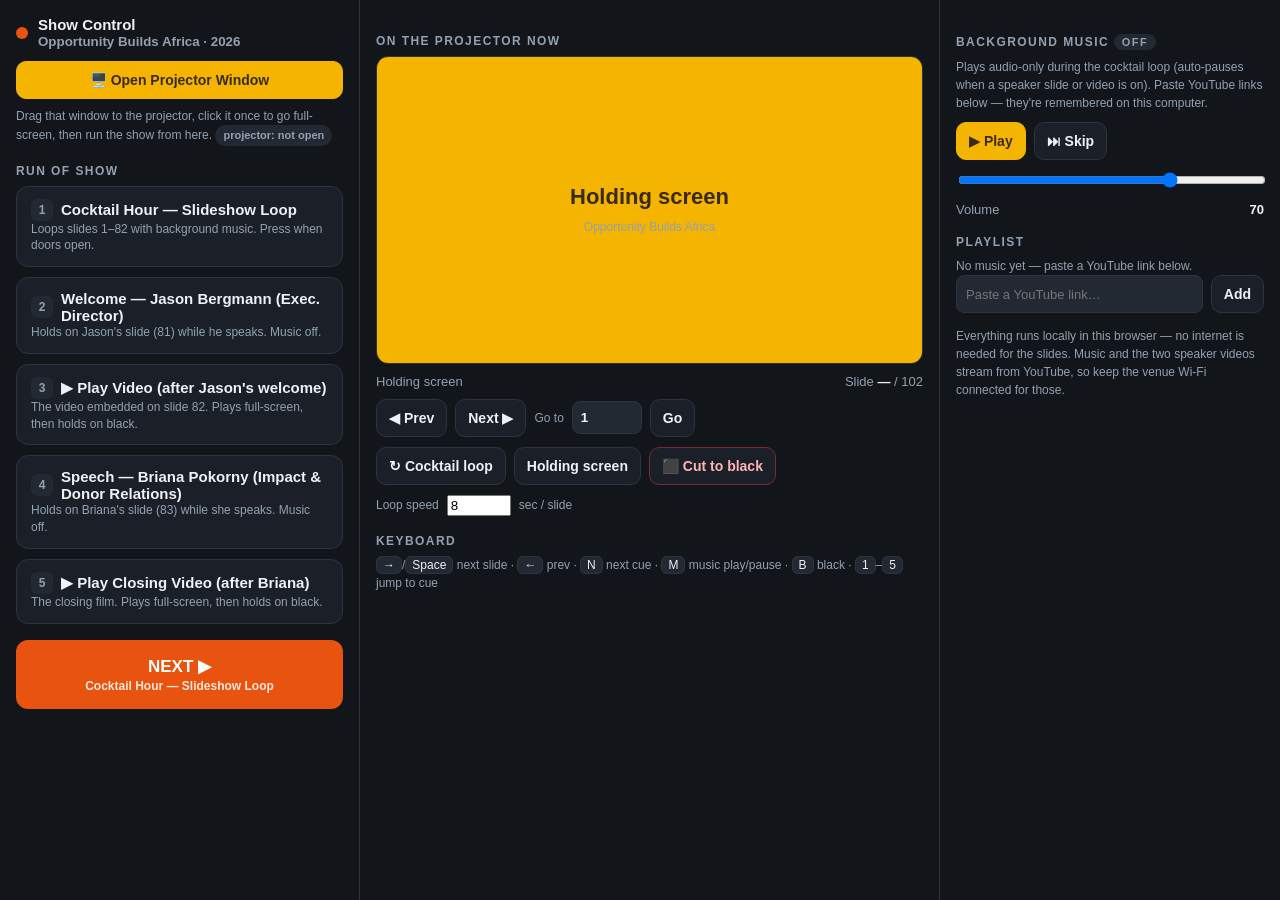
==== index.html @ 9b73d388 "feat: OBA 2026 fundraiser show-control site Operator console + full-screen projector window for the " ====
<!doctype html>
<html lang="en">
<head>
  <meta charset="utf-8" />
  <meta name="viewport" content="width=device-width, initial-scale=1" />
  <title>OBA 2026 — Operator Console</title>
  <link rel="stylesheet" href="assets/app.css" />
</head>
<body>
  <div class="console">
    <!-- ============ LEFT: run of show ============ -->
    <div class="col">
      <div class="brandbar">
        <span class="dot"></span>
        <div><b>Show Control</b><small>Opportunity Builds Africa · 2026</small></div>
      </div>

      <button class="btn primary wide" id="openShow">🖥️ Open Projector Window</button>
      <div class="note" style="margin:8px 0 4px">
        Drag that window to the projector, click it once to go full-screen, then run the show from here.
        <span id="showState" class="pill off">projector: not open</span>
      </div>

      <h2 class="sec">Run of Show</h2>
      <div id="cueList"></div>
      <button class="big-next" id="nextCue">NEXT ▶ <small id="nextLabel"></small></button>
    </div>

    <!-- ============ CENTER: preview + transport ============ -->
    <div class="col">
      <h2 class="sec">On the Projector Now</h2>
      <div class="preview">
        <img id="pvImg" alt="" />
        <div class="tag" id="pvTag"><b id="pvTagB"></b><span id="pvTagS" class="note"></span></div>
      </div>
      <div class="statusline">
        <span id="modeLabel">Holding screen</span>
        <span>Slide <b id="slideNo">—</b> / <span id="slideTotal"></span></span>
      </div>

      <div class="transport">
        <button class="btn" id="prev">◀ Prev</button>
        <button class="btn" id="next">Next ▶</button>
        <span class="jump row"><label class="tiny">Go to</label>
          <input id="jump" type="number" min="1" value="1" /></span>
        <button class="btn" id="jumpGo">Go</button>
      </div>

      <div class="row mt">
        <button class="btn" id="resumeLoop">↻ Cocktail loop</button>
        <button class="btn" id="holdingBtn">Holding screen</button>
        <button class="btn danger" id="blackBtn">⬛ Cut to black</button>
      </div>

      <div class="row mt">
        <label class="tiny">Loop speed</label>
        <input id="loopSec" type="number" min="2" max="60" style="width:64px" class="jump" />
        <label class="tiny">sec / slide</label>
      </div>

      <h2 class="sec">Keyboard</h2>
      <div class="note">
        <span class="kbd">→</span>/<span class="kbd">Space</span> next slide ·
        <span class="kbd">←</span> prev ·
        <span class="kbd">N</span> next cue ·
        <span class="kbd">M</span> music play/pause ·
        <span class="kbd">B</span> black ·
        <span class="kbd">1</span>–<span class="kbd">5</span> jump to cue
      </div>
    </div>

    <!-- ============ RIGHT: music ============ -->
    <div class="col">
      <h2 class="sec">Background Music <span id="musicPill" class="pill off">off</span></h2>
      <div class="note" style="margin-bottom:10px">Plays audio-only during the cocktail loop (auto-pauses when a
        speaker slide or video is on). Paste YouTube links below — they're remembered on this computer.</div>

      <div class="row" style="margin-bottom:10px">
        <button class="btn primary" id="musicToggle">▶ Play</button>
        <button class="btn" id="musicNext">⏭ Skip</button>
      </div>
      <input class="vol" id="vol" type="range" min="0" max="100" value="70" />
      <div class="statusline"><span>Volume</span><b id="volVal">70</b></div>

      <h2 class="sec">Playlist</h2>
      <div id="tracks"></div>
      <div class="addrow">
        <input id="addUrl" placeholder="Paste a YouTube link…" />
        <button class="btn" id="addBtn">Add</button>
      </div>
      <div class="note" style="margin-top:14px">
        Everything runs locally in this browser — no internet is needed for the slides. Music and the two
        speaker videos stream from YouTube, so keep the venue Wi-Fi connected for those.
      </div>
    </div>
  </div>

  <div id="ytmusic" class="hidden-player"></div>

  <script src="config.js"></script>
  <script src="assets/bus.js"></script>
  <script src="assets/console.js"></script>
  <script src="https://www.youtube.com/iframe_api"></script>
</body>
</html>
---- assets/app.css ----
/* ===== Opportunity Builds Africa — Show Control ============================ */
:root {
  --amber: #f4b400;     /* OBA gold */
  --orange: #e8540f;    /* OBA orange */
  --brown: #3a2a1c;     /* OBA brown */
  --bg: #12161b;        /* console background (dark = kind on the eyes in a dark room) */
  --panel: #1b2028;
  --panel2: #222933;
  --line: #2c343f;
  --ink: #eef2f6;
  --muted: #93a1b0;
  --good: #35c07a;
  --font: -apple-system, BlinkMacSystemFont, "Segoe UI", Roboto, Helvetica, Arial, sans-serif;
}
* { box-sizing: border-box; }
html, body { margin: 0; height: 100%; }
body { font-family: var(--font); background: var(--bg); color: var(--ink); }

/* ===== Projector / Show window =========================================== */
body.show { background: #000; overflow: hidden; cursor: none; }
.show-stage { position: fixed; inset: 0; background: #000; }
.show-stage img.slide {
  position: absolute; inset: 0; width: 100%; height: 100%; object-fit: contain; background: #000;
}
.show-stage .videowrap { position: absolute; inset: 0; background: #000; }
.show-stage .videowrap iframe { width: 100%; height: 100%; border: 0; }
.holding {
  position: absolute; inset: 0; display: none; flex-direction: column; gap: 2vh;
  align-items: center; justify-content: center; text-align: center;
  background: radial-gradient(120% 120% at 50% 30%, #ffd24d 0%, var(--amber) 55%, #d99a00 100%);
  color: var(--brown);
}
.holding img { width: min(42vw, 460px); height: auto; }
.holding h1 { font-size: clamp(28px, 6vw, 84px); margin: 0; font-weight: 900; letter-spacing: -0.5px; }
.holding p { font-size: clamp(16px, 2.6vw, 34px); margin: 0; font-weight: 700; opacity: 0.85; }
.black { position: absolute; inset: 0; background: #000; display: none; }

#unlock {
  position: fixed; inset: 0; z-index: 50; display: flex; flex-direction: column;
  align-items: center; justify-content: center; gap: 18px; text-align: center;
  background: #0b0e12; color: var(--ink); cursor: pointer;
}
#unlock .oba { color: var(--amber); font-weight: 900; font-size: clamp(24px, 4vw, 44px); }
#unlock .big { font-size: clamp(20px, 3vw, 30px); font-weight: 800; }
#unlock .sub { color: var(--muted); max-width: 620px; line-height: 1.5; padding: 0 20px; }
#unlock .key { color: var(--amber); font-weight: 800; }

/* ===== Operator Console ================================================== */
.console { display: grid; grid-template-columns: 360px 1fr 340px; height: 100vh; }
@media (max-width: 1100px) { .console { grid-template-columns: 1fr; height: auto; } }

.col { padding: 16px; overflow-y: auto; border-right: 1px solid var(--line); }
.col:last-child { border-right: 0; }
.brandbar { display: flex; align-items: center; gap: 10px; margin-bottom: 12px; }
.brandbar .dot { width: 12px; height: 12px; border-radius: 50%; background: var(--orange); }
.brandbar b { font-size: 15px; }
.brandbar small { color: var(--muted); display: block; font-weight: 600; }

h2.sec { font-size: 12px; text-transform: uppercase; letter-spacing: 0.12em; color: var(--muted);
  margin: 18px 0 8px; }

/* run-of-show cue buttons */
.cue { display: block; width: 100%; text-align: left; border: 1px solid var(--line);
  background: var(--panel); color: var(--ink); border-radius: 12px; padding: 12px 14px;
  margin-bottom: 10px; cursor: pointer; transition: 0.12s; }
.cue:hover { border-color: var(--amber); }
.cue .lab { font-weight: 800; font-size: 15px; display: flex; align-items: center; gap: 8px; }
.cue .num { display: inline-flex; width: 22px; height: 22px; border-radius: 6px; background: var(--panel2);
  align-items: center; justify-content: center; font-size: 12px; color: var(--muted); flex: none; }
.cue .hint { color: var(--muted); font-size: 12px; margin-top: 4px; line-height: 1.4; }
.cue.active { border-color: var(--orange); background: linear-gradient(180deg, rgba(232,84,15,0.18), var(--panel)); box-shadow: 0 0 0 2px rgba(232,84,15,0.25) inset; }
.cue.active .num { background: var(--orange); color: #fff; }

.big-next { width: 100%; padding: 16px; border: 0; border-radius: 12px; background: var(--orange);
  color: #fff; font-weight: 900; font-size: 17px; cursor: pointer; margin-top: 6px; }
.big-next:hover { filter: brightness(1.08); }
.big-next small { display: block; font-weight: 700; opacity: 0.85; font-size: 12px; margin-top: 2px; }

/* preview mirror */
.preview { background: #000; border: 1px solid var(--line); border-radius: 12px; overflow: hidden;
  aspect-ratio: 16 / 9; position: relative; }
.preview img { position: absolute; inset: 0; width: 100%; height: 100%; object-fit: contain; }
.preview .tag { position: absolute; inset: 0; display: none; flex-direction: column; gap: 8px;
  align-items: center; justify-content: center; color: #fff; text-align: center; }
.preview .tag.amber { background: var(--amber); color: var(--brown); }
.preview .tag b { font-size: 22px; }
.statusline { display: flex; justify-content: space-between; align-items: center; margin: 10px 0 2px;
  color: var(--muted); font-size: 13px; }
.statusline b { color: var(--ink); }

.transport { display: flex; gap: 8px; align-items: center; margin-top: 10px; }
.btn { border: 1px solid var(--line); background: var(--panel); color: var(--ink); border-radius: 10px;
  padding: 10px 12px; cursor: pointer; font-weight: 700; font-size: 14px; }
.btn:hover { border-color: var(--amber); }
.btn.primary { background: var(--amber); color: var(--brown); border-color: var(--amber); }
.btn.ghost { background: transparent; }
.btn.wide { width: 100%; }
.btn.danger { border-color: #7a2b2b; color: #ffb4b4; }
.row { display: flex; gap: 8px; align-items: center; flex-wrap: wrap; }
.row.mt { margin-top: 10px; }
.jump input { width: 70px; background: var(--panel2); border: 1px solid var(--line); color: var(--ink);
  border-radius: 8px; padding: 8px; font-weight: 700; }
label.tiny { color: var(--muted); font-size: 12px; }

/* music panel */
.track { display: flex; gap: 8px; align-items: center; padding: 8px 10px; border: 1px solid var(--line);
  border-radius: 10px; margin-bottom: 8px; background: var(--panel); }
.track .t { flex: 1; min-width: 0; overflow: hidden; text-overflow: ellipsis; white-space: nowrap; font-size: 13px; }
.track .t.playing { color: var(--amber); font-weight: 800; }
.track .x { color: var(--muted); cursor: pointer; border: 0; background: none; font-size: 16px; }
.addrow { display: flex; gap: 8px; }
.addrow input { flex: 1; background: var(--panel2); border: 1px solid var(--line); color: var(--ink);
  border-radius: 8px; padding: 9px; font-size: 13px; }
.vol { width: 100%; }
.hidden-player { position: fixed; width: 1px; height: 1px; left: -9999px; top: -9999px; opacity: 0; }
.note { color: var(--muted); font-size: 12px; line-height: 1.5; }
.kbd { background: var(--panel2); border: 1px solid var(--line); border-radius: 6px; padding: 1px 6px;
  font-size: 12px; color: var(--ink); }
.pill { display: inline-block; padding: 2px 8px; border-radius: 999px; font-size: 11px; font-weight: 800; }
.pill.live { background: var(--orange); color: #fff; }
.pill.off { background: var(--panel2); color: var(--muted); }
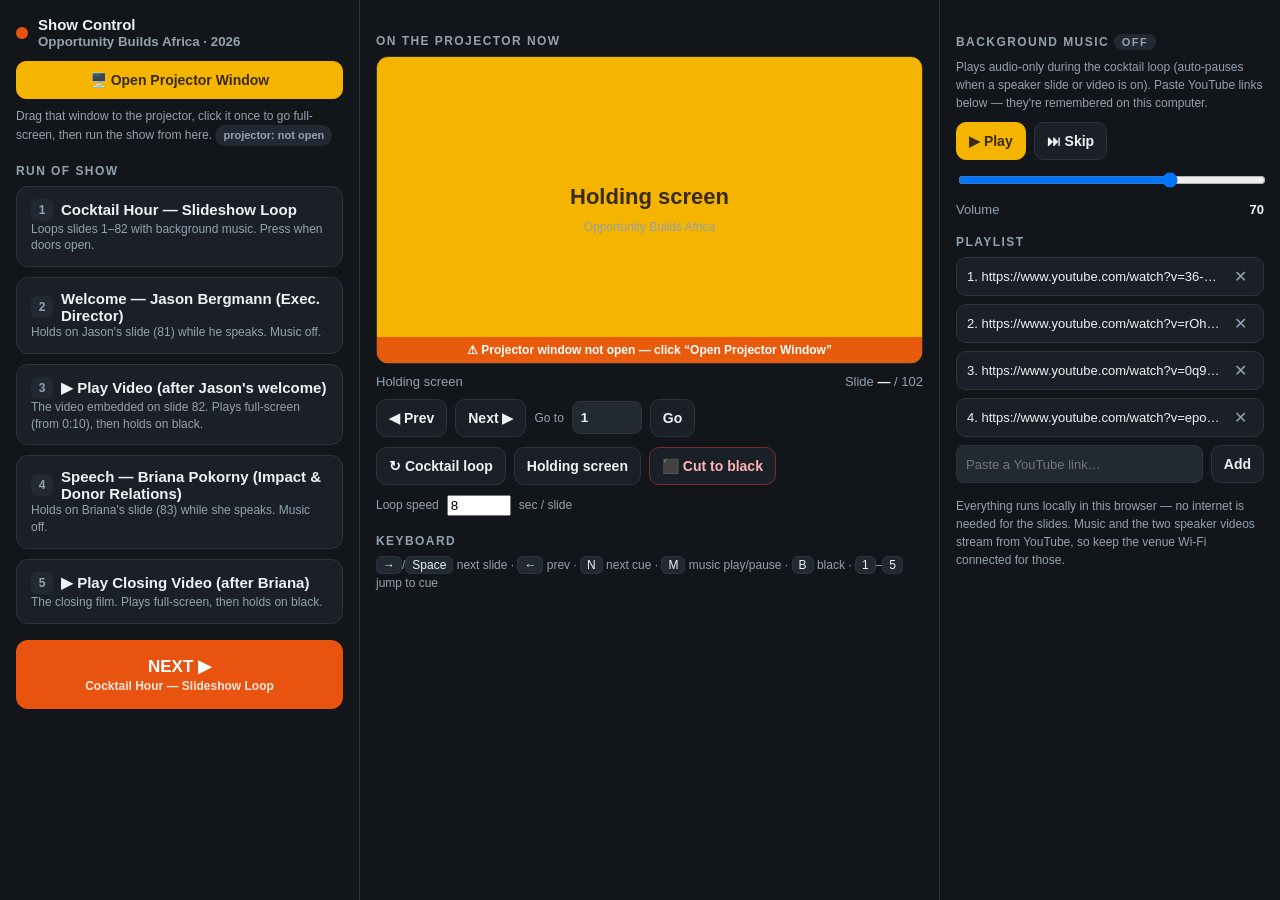
==== commit ccfd2293: "fix: reliable video playback + varied music + operator confidence - Video cues support a start time " ====
--- a/index.html
+++ b/index.html
@@ -31,7 +31,10 @@
       <h2 class="sec">On the Projector Now</h2>
       <div class="preview">
         <img id="pvImg" alt="" />
+        <div id="pvVideo" class="pvvideo"><div id="pvyt"></div></div>
         <div class="tag" id="pvTag"><b id="pvTagB"></b><span id="pvTagS" class="note"></span></div>
+        <div id="projWarn" class="projwarn">⚠ Projector window not open — click “Open Projector Window”</div>
+        <div id="muteHint" class="mutehint">muted preview · sound plays on the projector</div>
       </div>
       <div class="statusline">
         <span id="modeLabel">Holding screen</span>
--- a/assets/app.css
+++ b/assets/app.css
@@ -80,6 +80,12 @@
 .preview { background: #000; border: 1px solid var(--line); border-radius: 12px; overflow: hidden;
   aspect-ratio: 16 / 9; position: relative; }
 .preview img { position: absolute; inset: 0; width: 100%; height: 100%; object-fit: contain; }
+.preview .pvvideo { position: absolute; inset: 0; display: none; background: #000; }
+.preview .pvvideo iframe { width: 100%; height: 100%; border: 0; }
+.preview .projwarn { position: absolute; left: 0; right: 0; bottom: 0; display: none; text-align: center;
+  background: rgba(232,84,15,0.92); color: #fff; font-weight: 800; font-size: 12px; padding: 6px 8px; }
+.preview .mutehint { position: absolute; right: 8px; top: 8px; display: none; background: rgba(0,0,0,0.6);
+  color: #fff; font-size: 11px; font-weight: 700; padding: 3px 8px; border-radius: 999px; }
 .preview .tag { position: absolute; inset: 0; display: none; flex-direction: column; gap: 8px;
   align-items: center; justify-content: center; color: #fff; text-align: center; }
 .preview .tag.amber { background: var(--amber); color: var(--brown); }
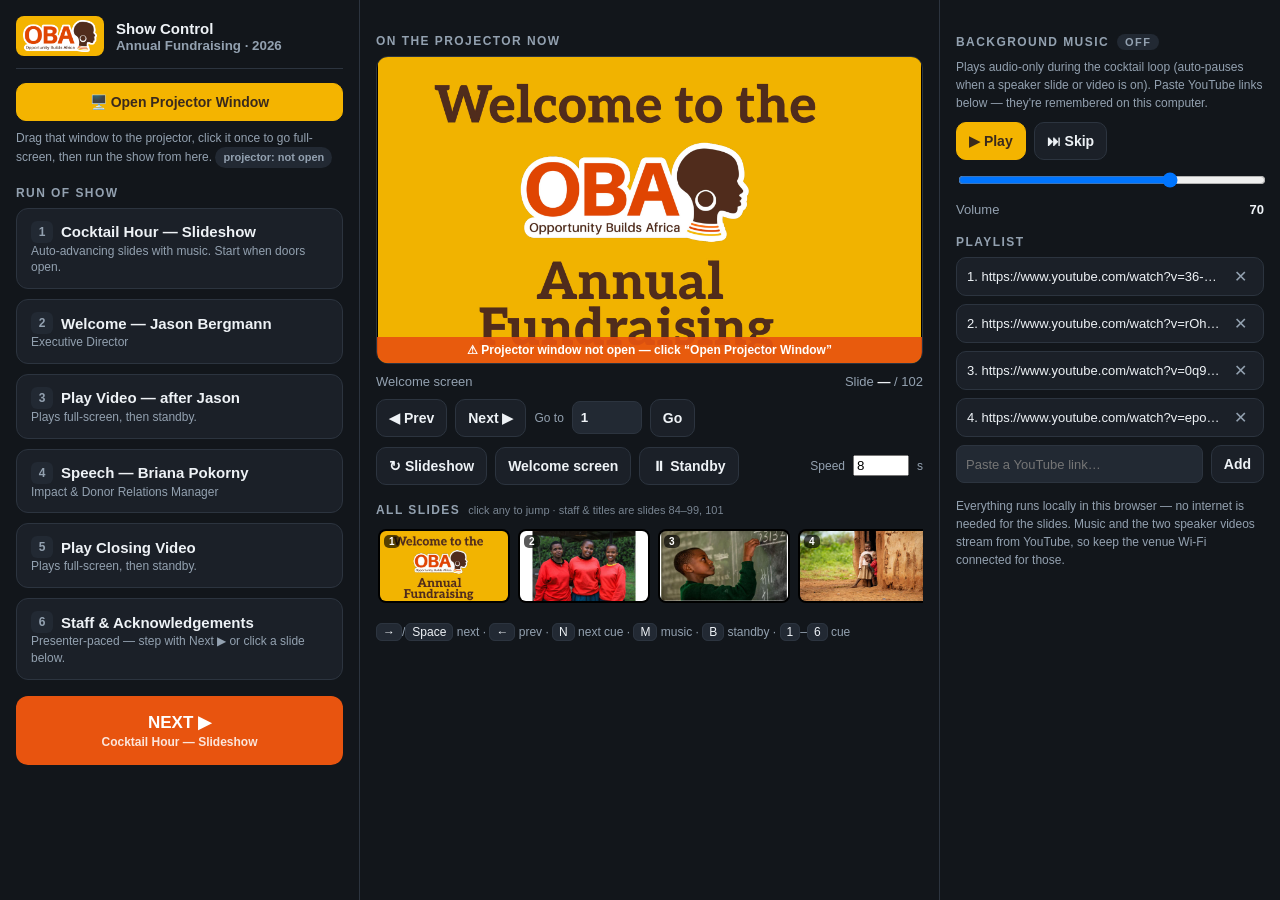
==== commit ad3bed05: "feat: branded holding/standby, OBA logo, slide filmstrip, all-slides loop, cleaner UI - Holding scre" ====
--- a/index.html
+++ b/index.html
@@ -4,6 +4,7 @@
   <meta charset="utf-8" />
   <meta name="viewport" content="width=device-width, initial-scale=1" />
   <title>OBA 2026 — Operator Console</title>
+  <link rel="icon" href="assets/favicon.png" />
   <link rel="stylesheet" href="assets/app.css" />
 </head>
 <body>
@@ -11,8 +12,8 @@
     <!-- ============ LEFT: run of show ============ -->
     <div class="col">
       <div class="brandbar">
-        <span class="dot"></span>
-        <div><b>Show Control</b><small>Opportunity Builds Africa · 2026</small></div>
+        <img class="brandlogo" src="assets/oba-logo.png" alt="Opportunity Builds Africa" />
+        <div><b>Show Control</b><small>Annual Fundraising · 2026</small></div>
       </div>
 
       <button class="btn primary wide" id="openShow">🖥️ Open Projector Window</button>
@@ -32,7 +33,6 @@
       <div class="preview">
         <img id="pvImg" alt="" />
         <div id="pvVideo" class="pvvideo"><div id="pvyt"></div></div>
-        <div class="tag" id="pvTag"><b id="pvTagB"></b><span id="pvTagS" class="note"></span></div>
         <div id="projWarn" class="projwarn">⚠ Projector window not open — click “Open Projector Window”</div>
         <div id="muteHint" class="mutehint">muted preview · sound plays on the projector</div>
       </div>
@@ -50,25 +50,25 @@
       </div>
 
       <div class="row mt">
-        <button class="btn" id="resumeLoop">↻ Cocktail loop</button>
-        <button class="btn" id="holdingBtn">Holding screen</button>
-        <button class="btn danger" id="blackBtn">⬛ Cut to black</button>
+        <button class="btn" id="resumeLoop">↻ Slideshow</button>
+        <button class="btn" id="holdingBtn">Welcome screen</button>
+        <button class="btn" id="blackBtn">⏸ Standby</button>
+        <span class="grow"></span>
+        <label class="tiny">Speed</label>
+        <input id="loopSec" type="number" min="2" max="60" class="jump" style="width:56px" />
+        <label class="tiny">s</label>
       </div>
 
-      <div class="row mt">
-        <label class="tiny">Loop speed</label>
-        <input id="loopSec" type="number" min="2" max="60" style="width:64px" class="jump" />
-        <label class="tiny">sec / slide</label>
-      </div>
+      <h2 class="sec">All Slides <span class="secnote">click any to jump · staff &amp; titles are slides 84–99, 101</span></h2>
+      <div id="film" class="film"></div>
 
-      <h2 class="sec">Keyboard</h2>
-      <div class="note">
-        <span class="kbd">→</span>/<span class="kbd">Space</span> next slide ·
+      <div class="note" style="margin-top:10px">
+        <span class="kbd">→</span>/<span class="kbd">Space</span> next ·
         <span class="kbd">←</span> prev ·
         <span class="kbd">N</span> next cue ·
-        <span class="kbd">M</span> music play/pause ·
-        <span class="kbd">B</span> black ·
-        <span class="kbd">1</span>–<span class="kbd">5</span> jump to cue
+        <span class="kbd">M</span> music ·
+        <span class="kbd">B</span> standby ·
+        <span class="kbd">1</span>–<span class="kbd">6</span> cue
       </div>
     </div>
 
--- a/assets/app.css
+++ b/assets/app.css
@@ -24,16 +24,13 @@
 }
 .show-stage .videowrap { position: absolute; inset: 0; background: #000; }
 .show-stage .videowrap iframe { width: 100%; height: 100%; border: 0; }
-.holding {
-  position: absolute; inset: 0; display: none; flex-direction: column; gap: 2vh;
-  align-items: center; justify-content: center; text-align: center;
-  background: radial-gradient(120% 120% at 50% 30%, #ffd24d 0%, var(--amber) 55%, #d99a00 100%);
-  color: var(--brown);
+/* Branded standby (shown after videos / when the operator hits Standby) — the OBA logo on a
+   deep, warm-dark background. Reads as intentional on the projector, not a dead black screen. */
+.standby {
+  position: absolute; inset: 0; display: none; align-items: center; justify-content: center;
+  background: radial-gradient(120% 120% at 50% 45%, #2a2118 0%, #14100b 60%, #000 100%);
 }
-.holding img { width: min(42vw, 460px); height: auto; }
-.holding h1 { font-size: clamp(28px, 6vw, 84px); margin: 0; font-weight: 900; letter-spacing: -0.5px; }
-.holding p { font-size: clamp(16px, 2.6vw, 34px); margin: 0; font-weight: 700; opacity: 0.85; }
-.black { position: absolute; inset: 0; background: #000; display: none; }
+.standby img { width: min(52vw, 720px); height: auto; filter: drop-shadow(0 8px 40px rgba(0,0,0,0.5)); }
 
 #unlock {
   position: fixed; inset: 0; z-index: 50; display: flex; flex-direction: column;
@@ -51,13 +48,30 @@
 
 .col { padding: 16px; overflow-y: auto; border-right: 1px solid var(--line); }
 .col:last-child { border-right: 0; }
-.brandbar { display: flex; align-items: center; gap: 10px; margin-bottom: 12px; }
+.brandbar { display: flex; align-items: center; gap: 12px; margin-bottom: 14px;
+  padding-bottom: 12px; border-bottom: 1px solid var(--line); }
 .brandbar .dot { width: 12px; height: 12px; border-radius: 50%; background: var(--orange); }
+.brandbar .brandlogo { height: 40px; width: auto; background: var(--amber); border-radius: 8px; padding: 4px 7px; }
 .brandbar b { font-size: 15px; }
 .brandbar small { color: var(--muted); display: block; font-weight: 600; }
 
 h2.sec { font-size: 12px; text-transform: uppercase; letter-spacing: 0.12em; color: var(--muted);
-  margin: 18px 0 8px; }
+  margin: 18px 0 8px; display: flex; align-items: baseline; gap: 8px; }
+h2.sec .secnote { text-transform: none; letter-spacing: 0; font-size: 11px; color: var(--muted); opacity: 0.8; font-weight: 500; }
+.grow { flex: 1; }
+
+/* filmstrip */
+.film { display: grid; grid-auto-flow: column; grid-auto-columns: 132px; gap: 8px; overflow-x: auto;
+  padding: 4px 2px 10px; scroll-behavior: smooth; }
+.film .thumb { position: relative; padding: 0; border: 2px solid transparent; border-radius: 8px;
+  overflow: hidden; cursor: pointer; background: #000; aspect-ratio: 16 / 9; }
+.film .thumb img { width: 100%; height: 100%; object-fit: cover; display: block; }
+.film .thumb span { position: absolute; left: 4px; top: 4px; background: rgba(0,0,0,0.65); color: #fff;
+  font-size: 10px; font-weight: 800; padding: 1px 5px; border-radius: 5px; }
+.film .thumb:hover { border-color: var(--amber); }
+.film .thumb.on { border-color: var(--orange); box-shadow: 0 0 0 2px rgba(232,84,15,0.4); }
+.film::-webkit-scrollbar { height: 8px; }
+.film::-webkit-scrollbar-thumb { background: var(--line); border-radius: 8px; }
 
 /* run-of-show cue buttons */
 .cue { display: block; width: 100%; text-align: left; border: 1px solid var(--line);
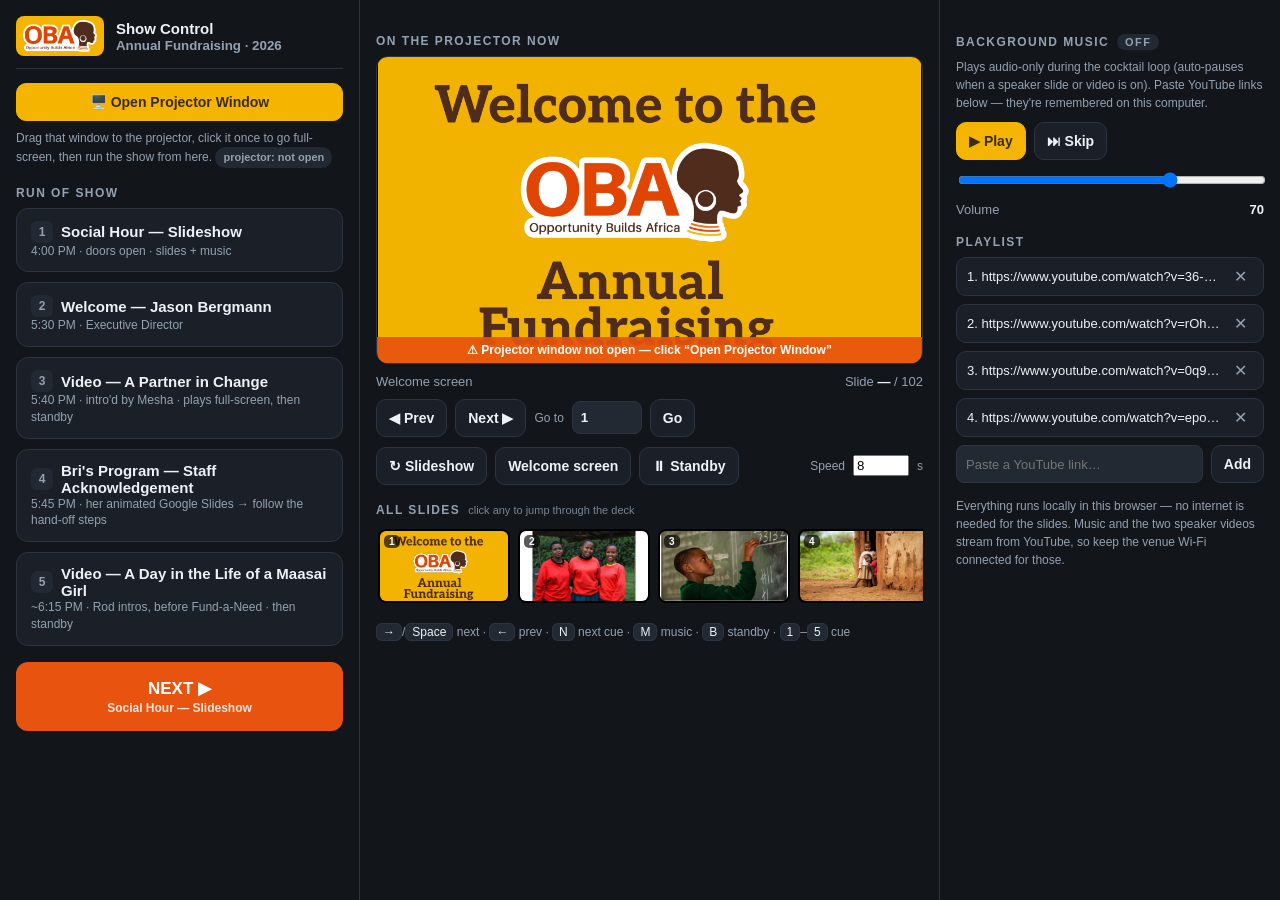
==== commit de3eca9a: "feat: schedule-aligned run of show + Google Slides hand-off for Bri's animated segment - Run of show" ====
--- a/index.html
+++ b/index.html
@@ -35,6 +35,18 @@
         <div id="pvVideo" class="pvvideo"><div id="pvyt"></div></div>
         <div id="projWarn" class="projwarn">⚠ Projector window not open — click “Open Projector Window”</div>
         <div id="muteHint" class="mutehint">muted preview · sound plays on the projector</div>
+        <div id="handoff" class="handoff">
+          <div class="hcard">
+            <div class="htitle">🎤 Bri's Program — hand off to Google Slides</div>
+            <ol>
+              <li>Click <b>Open Bri's Slides</b> (opens her deck in present mode, with her animations).</li>
+              <li>Move that window onto the projector, press <b>F</b> to full-screen it.</li>
+              <li>Bri clicks through with her remote. The projector here is on standby meanwhile.</li>
+              <li>When she finishes, come back and press <b>NEXT ▶</b> for the closing video.</li>
+            </ol>
+            <button id="openBri" class="btn primary wide">Open Bri's Slides ▶</button>
+          </div>
+        </div>
       </div>
       <div class="statusline">
         <span id="modeLabel">Holding screen</span>
@@ -59,7 +71,7 @@
         <label class="tiny">s</label>
       </div>
 
-      <h2 class="sec">All Slides <span class="secnote">click any to jump · staff &amp; titles are slides 84–99, 101</span></h2>
+      <h2 class="sec">All Slides <span class="secnote">click any to jump through the deck</span></h2>
       <div id="film" class="film"></div>
 
       <div class="note" style="margin-top:10px">
@@ -68,7 +80,7 @@
         <span class="kbd">N</span> next cue ·
         <span class="kbd">M</span> music ·
         <span class="kbd">B</span> standby ·
-        <span class="kbd">1</span>–<span class="kbd">6</span> cue
+        <span class="kbd">1</span>–<span class="kbd">5</span> cue
       </div>
     </div>
 
--- a/assets/app.css
+++ b/assets/app.css
@@ -100,6 +100,13 @@
   background: rgba(232,84,15,0.92); color: #fff; font-weight: 800; font-size: 12px; padding: 6px 8px; }
 .preview .mutehint { position: absolute; right: 8px; top: 8px; display: none; background: rgba(0,0,0,0.6);
   color: #fff; font-size: 11px; font-weight: 700; padding: 3px 8px; border-radius: 999px; }
+.preview .handoff { position: absolute; inset: 0; display: none; align-items: center; justify-content: center;
+  background: linear-gradient(160deg, #241a10, #0f0b06); padding: 18px; }
+.preview .hcard { max-width: 460px; width: 100%; }
+.preview .hcard .htitle { font-size: 16px; font-weight: 900; color: var(--amber); margin-bottom: 10px; }
+.preview .hcard ol { margin: 0 0 14px; padding-left: 18px; color: var(--ink); }
+.preview .hcard li { font-size: 13px; line-height: 1.6; margin-bottom: 4px; }
+.preview .hcard b { color: #fff; }
 .preview .tag { position: absolute; inset: 0; display: none; flex-direction: column; gap: 8px;
   align-items: center; justify-content: center; color: #fff; text-align: center; }
 .preview .tag.amber { background: var(--amber); color: var(--brown); }
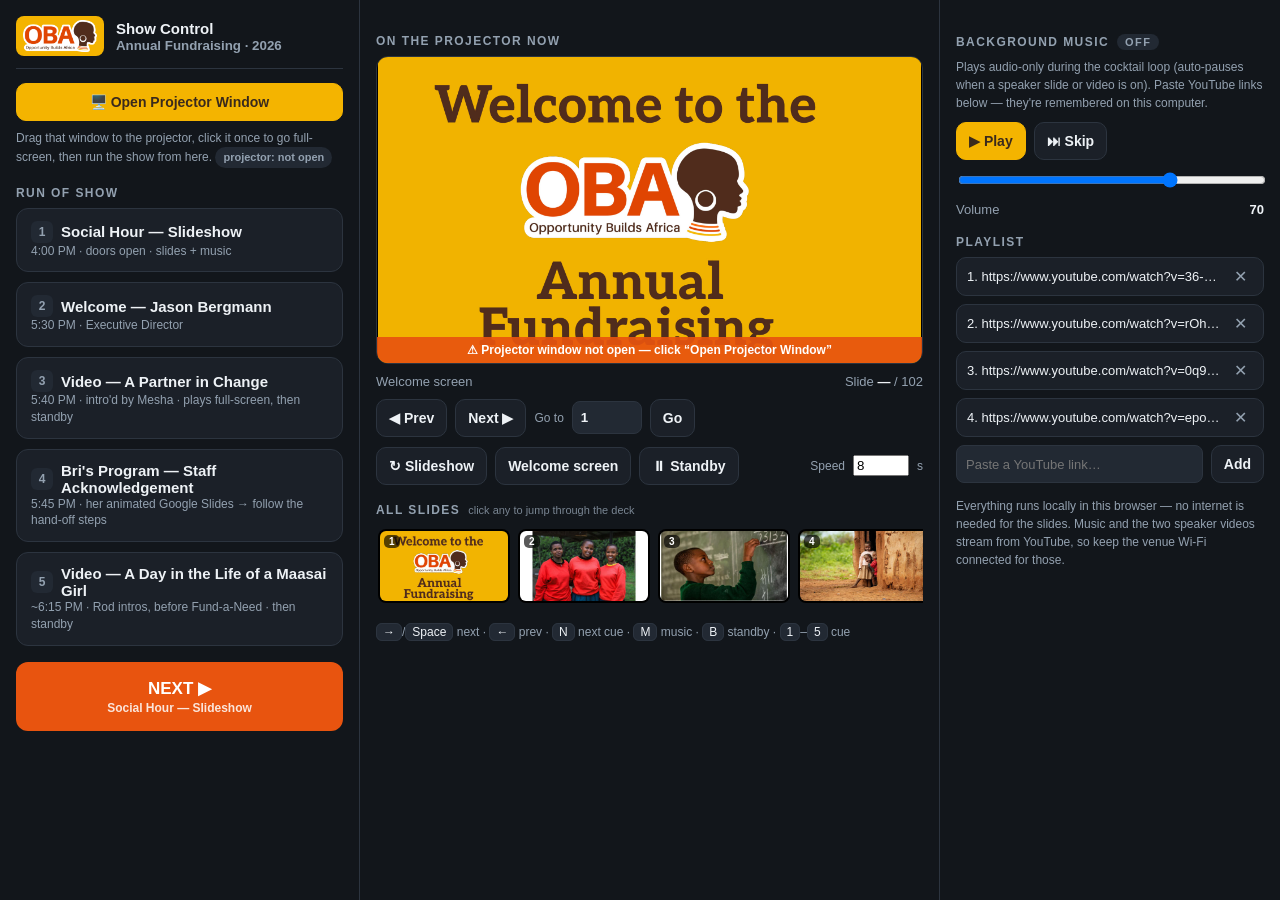
==== commit 75138374: "docs: hand-off uses F11 (browser full-screen) for Bri's Google Slides Co-Authored-By: Claude Opus 4." ====
--- a/index.html
+++ b/index.html
@@ -40,7 +40,7 @@
             <div class="htitle">🎤 Bri's Program — hand off to Google Slides</div>
             <ol>
               <li>Click <b>Open Bri's Slides</b> (opens her deck in present mode, with her animations).</li>
-              <li>Move that window onto the projector, press <b>F</b> to full-screen it.</li>
+              <li>Drag that window onto the projector, then press <b>F11</b> to hide the browser bars (full-screen).</li>
               <li>Bri clicks through with her remote. The projector here is on standby meanwhile.</li>
               <li>When she finishes, come back and press <b>NEXT ▶</b> for the closing video.</li>
             </ol>
